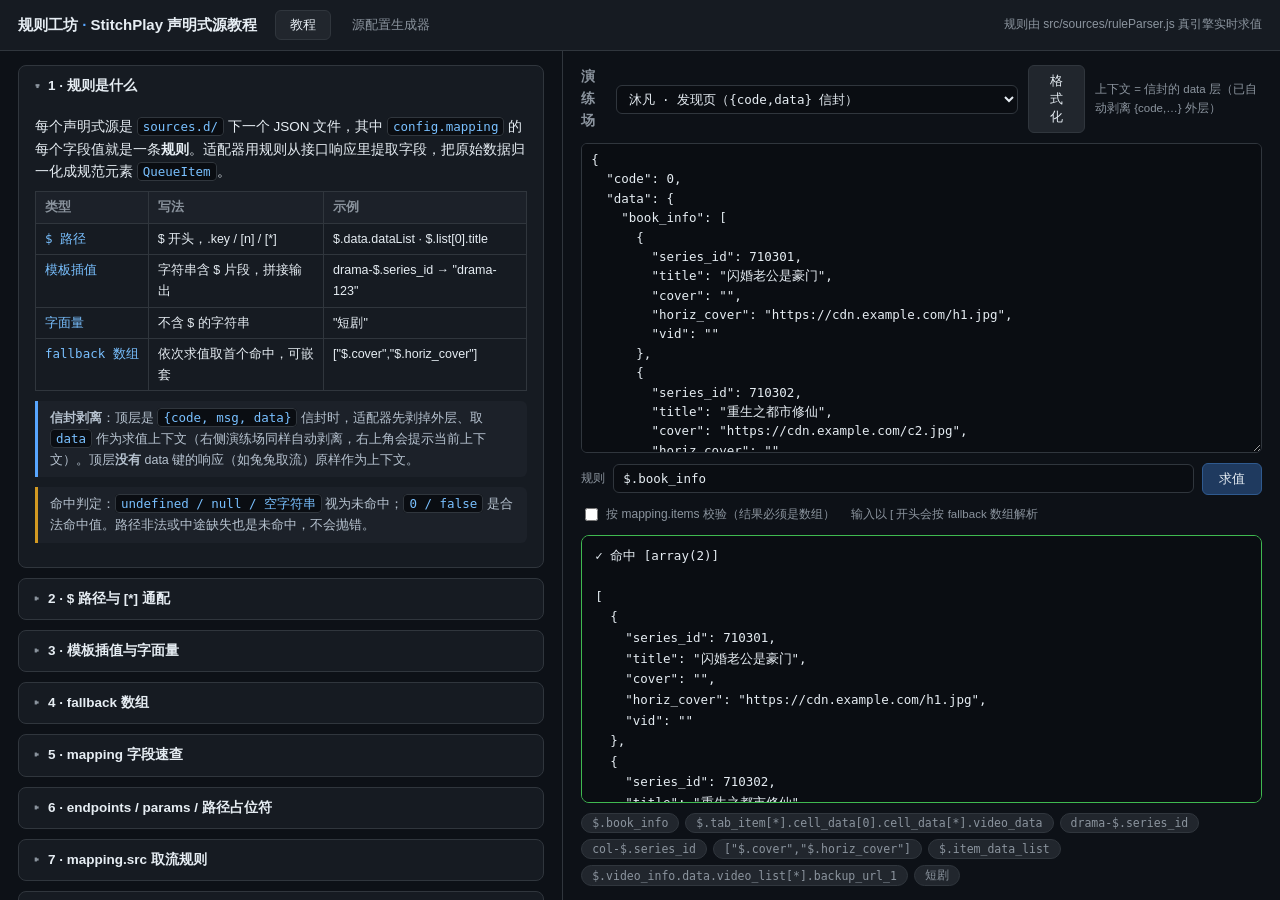
==== rules.html @ 35e5b499 "feat(rules): 规则工坊页面（声明式源教程 + 演练场 + 源配置生成器）+ 播放器「规则」入口 - rules.html/rules.css/src/rulesUi.js：教程 8 章、r" ====
<!DOCTYPE html>
<html lang="zh-CN">
<head>
<meta charset="UTF-8"/>
<meta name="viewport" content="width=device-width, initial-scale=1.0"/>
<title>规则工坊 · StitchPlay</title>
<link rel="stylesheet" href="./rules.css"/>
</head>
<body>
<header>
  <h1>规则工坊 <em>·</em> StitchPlay 声明式源教程</h1>
  <nav class="tabs">
    <button id="tabDoc" class="on">教程</button>
    <button id="tabGen">源配置生成器</button>
  </nav>
  <span class="tip">规则由 src/sources/ruleParser.js 真引擎实时求值</span>
</header>

<main>
  <aside id="leftPane">
    <div id="docContent"></div>
    <div id="genContent" hidden></div>
  </aside>

  <section id="playPane">
    <div class="play-head">
      <h2>演练场</h2>
      <select id="sampleSel" class="fi"></select>
      <button id="fmtBtn" class="btn">格式化</button>
      <span id="ctxNote" class="mini"></span>
    </div>
    <textarea id="jsonArea" class="fi" spellcheck="false" placeholder="粘贴接口响应 JSON（完整信封即可，求值时自动剥 {code,data} 外层）"></textarea>
    <div class="rule-row">
      <label>规则</label>
      <input id="ruleInput" class="fi" spellcheck="false" placeholder='如 "$.book_info"、"drama-$.series_id"、["$.cover","$.horiz_cover"]、"短剧"'/>
      <button id="runBtn" class="btn primary">求值</button>
    </div>
    <div class="opts">
      <label><input type="checkbox" id="listChk"/> 按 mapping.items 校验（结果必须是数组）</label>
      <span class="mini">输入以 [ 开头会按 fallback 数组解析</span>
    </div>
    <div id="resultBox" class="mini">输入规则后实时显示命中结果。</div>
    <div class="chips" id="chips"></div>
  </section>
</main>

<script type="module" src="./src/rulesUi.js"></script>
</body>
</html>
---- rules.css ----
:root {
    --bg: #0d1117; --panel: #161b22; --panel2: #1c2129; --border: #30363d;
    --text: #e6edf3; --muted: #8b949e; --accent: #58a6ff; --ok: #3fb950; --err: #f85149;
    --code-bg: #0a0d12; --chip: #21262d;
    --mono: ui-monospace, "JetBrains Mono", "Cascadia Code", Consolas, Menlo, monospace;
  }
  * { box-sizing: border-box; scrollbar-width: none; -ms-overflow-style: none; }
  *::-webkit-scrollbar { display: none; width: 0; height: 0; }
  html, body { margin: 0; height: 100%; overflow: hidden; }
  body {
    background: var(--bg); color: var(--text);
    font: 14px/1.65 -apple-system, "PingFang SC", "Microsoft YaHei", sans-serif;
    display: flex; flex-direction: column;
    height: 100dvh;
  }
  header {
    display: flex; align-items: center; gap: 18px; flex-wrap: wrap;
    padding: 10px 18px; border-bottom: 1px solid var(--border); background: var(--panel);
    flex: none;
  }
  header h1 { font-size: 15px; margin: 0; font-weight: 600; }
  header h1 em { color: var(--accent); font-style: normal; }
  .tabs { display: flex; gap: 6px; }
  .tabs button {
    background: transparent; color: var(--muted); border: 1px solid transparent;
    padding: 5px 14px; border-radius: 6px; cursor: pointer; font-size: 13px;
  }
  .tabs button.on { color: var(--text); background: var(--chip); border-color: var(--border); }
  header .tip { margin-left: auto; color: var(--muted); font-size: 12px; }

  main { flex: 1; display: flex; min-height: 0; }
  #leftPane {
    width: clamp(340px, 44%, 620px); overflow-y: auto; overscroll-behavior: contain;
    padding: 14px 18px 40px; border-right: 1px solid var(--border);
  }
  #playPane {
    flex: 1; display: flex; flex-direction: column; padding: 14px 18px; gap: 10px;
    min-width: 0; min-height: 0; overflow-y: auto; overscroll-behavior: contain;
  }

  /* —— 教程 —— */
  details.chapter { border: 1px solid var(--border); border-radius: 8px; margin-bottom: 10px; background: var(--panel); }
  details.chapter > summary {
    cursor: pointer; padding: 9px 14px; font-weight: 600; font-size: 13.5px; user-select: none;
    list-style: none; display: flex; align-items: center; gap: 8px;
  }
  details.chapter > summary::before { content: "▸"; color: var(--muted); transition: transform .15s; }
  details.chapter[open] > summary::before { transform: rotate(90deg); }
  .ch-body { padding: 2px 16px 14px; color: var(--text); font-size: 13.5px; }
  .ch-body p { margin: 8px 0; }
  .ch-body h4 { margin: 14px 0 4px; font-size: 13px; color: var(--accent); }
  code {
    font-family: var(--mono); font-size: 12.5px; background: var(--code-bg);
    border: 1px solid var(--border); border-radius: 4px; padding: 1px 5px; color: #79c0ff;
  }
  pre.code {
    font-family: var(--mono); font-size: 12px; line-height: 1.55;
    background: var(--code-bg); border: 1px solid var(--border); border-radius: 8px;
    padding: 12px 14px; overflow-x: auto; color: #c9d1d9; margin: 8px 0;
  }
  pre.code .k { color: #79c0ff; } pre.code .s { color: #a5d6ff; } pre.code .c { color: #6e7681; }
  table.rules { border-collapse: collapse; width: 100%; margin: 8px 0; font-size: 12.5px; }
  table.rules th, table.rules td { border: 1px solid var(--border); padding: 5px 9px; text-align: left; vertical-align: top; }
  table.rules th { background: var(--panel2); color: var(--muted); font-weight: 600; }
  table.rules td:first-child { font-family: var(--mono); color: #79c0ff; white-space: nowrap; }
  .try {
    display: inline-block; background: var(--chip); color: var(--accent); border: 1px solid var(--border);
    border-radius: 5px; padding: 1px 9px; font-size: 12px; cursor: pointer; margin-left: 6px;
    font-family: var(--mono);
  }
  .try:hover { border-color: var(--accent); }
  .note { border-left: 3px solid var(--accent); background: var(--panel2); padding: 7px 12px; border-radius: 0 6px 6px 0; margin: 10px 0; font-size: 12.5px; color: #b6c2cf; }
  .note.warn { border-color: #d29922; }
  .tag { color: var(--muted); font-size: 12px; }

  /* —— 生成器表单 —— */
  .form-grid { display: grid; grid-template-columns: repeat(auto-fit, minmax(230px, 1fr)); gap: 8px 12px; margin: 8px 0; }
  .form-grid label { display: flex; flex-direction: column; gap: 3px; font-size: 12px; color: var(--muted); }
  .form-grid .full { grid-column: 1 / -1; }
  .fi {
    background: var(--code-bg); border: 1px solid var(--border); border-radius: 6px;
    color: var(--text); padding: 6px 9px; font-size: 12.5px; font-family: var(--mono); width: 100%;
  }
  .fi:focus { outline: none; border-color: var(--accent); }
  textarea.fi { resize: vertical; min-height: 52px; line-height: 1.5; }
  .btn {
    background: var(--chip); color: var(--text); border: 1px solid var(--border);
    border-radius: 6px; padding: 6px 16px; cursor: pointer; font-size: 13px;
  }
  .btn:hover { border-color: var(--accent); color: var(--accent); }
  .btn.primary { background: #1f3a5f; border-color: #2f5a8f; }

  /* —— 演练场 —— */
  .play-head { display: flex; align-items: center; gap: 10px; flex: none; }
  .play-head h2 { font-size: 13.5px; margin: 0; color: var(--muted); font-weight: 600; }
  select.fi { padding: 5px 8px; }
  #jsonArea { flex: 1.2; min-height: 110px; font-size: 12.5px; line-height: 1.55; }
  .rule-row { display: flex; gap: 8px; align-items: center; flex: none; }
  .rule-row label { color: var(--muted); font-size: 12px; flex: none; }
  #ruleInput { flex: 1; }
  .opts { display: flex; gap: 16px; align-items: center; flex: none; color: var(--muted); font-size: 12px; }
  .opts label { display: flex; align-items: center; gap: 5px; cursor: pointer; }
  #resultBox {
    flex: 1; min-height: 90px; overflow: auto; font-family: var(--mono); font-size: 12.5px;
    background: var(--code-bg); border: 1px solid var(--border); border-radius: 8px; padding: 10px 13px;
    white-space: pre-wrap; word-break: break-all;
  }
  #resultBox.ok { border-color: var(--ok); }
  #resultBox.err { border-color: var(--err); }
  .mini { font-size: 11.5px; color: var(--muted); }
  .chips { display: flex; flex-wrap: wrap; gap: 6px; flex: none; }
  .chips button {
    background: var(--chip); color: var(--muted); border: 1px solid var(--border); border-radius: 12px;
    padding: 2px 10px; font-size: 11.5px; cursor: pointer; font-family: var(--mono);
  }
  .chips button:hover { color: var(--accent); border-color: var(--accent); }

  #genPreviewWrap { border: 1px solid var(--border); border-radius: 8px; overflow: hidden; margin-top: 10px; }
  #genPreviewWrap .ph { background: var(--panel2); padding: 5px 12px; font-size: 12px; color: var(--muted); display: flex; justify-content: space-between; align-items: center; gap: 8px; }
  #genPreview { margin: 0; border: none; border-radius: 0; max-height: 300px; }

  /* —— 响应式 —— */
  /* 中屏：上下堆叠，上（教程/生成器）下（演练场）各占一半 */
  @media (max-width: 960px) {
    main { flex-direction: column; }
    #leftPane {
      width: 100%; max-width: none; max-height: 52%;
      border-right: none; border-bottom: 1px solid var(--border); padding-bottom: 18px;
    }
    #playPane { flex: 1; padding: 10px 14px; }
    header .tip { display: none; }
  }
  /* 窄屏（手机）：进一步压缩留白与字号 */
  @media (max-width: 640px) {
    header { padding: 8px 12px; gap: 10px; }
    header h1 { font-size: 13.5px; }
    #leftPane { max-height: 46%; padding: 10px 12px 14px; }
    #playPane { padding: 10px 12px; gap: 8px; }
    #jsonArea { min-height: 90px; }
    #resultBox { min-height: 72px; font-size: 11.5px; }
    .rule-row { flex-wrap: wrap; }
    .rule-row input#ruleInput { width: 100%; flex: none; }
    .chips button { font-size: 11px; padding: 2px 8px; }
    pre.code { font-size: 11px; padding: 10px 11px; }
    table.rules { font-size: 11.5px; }
  }
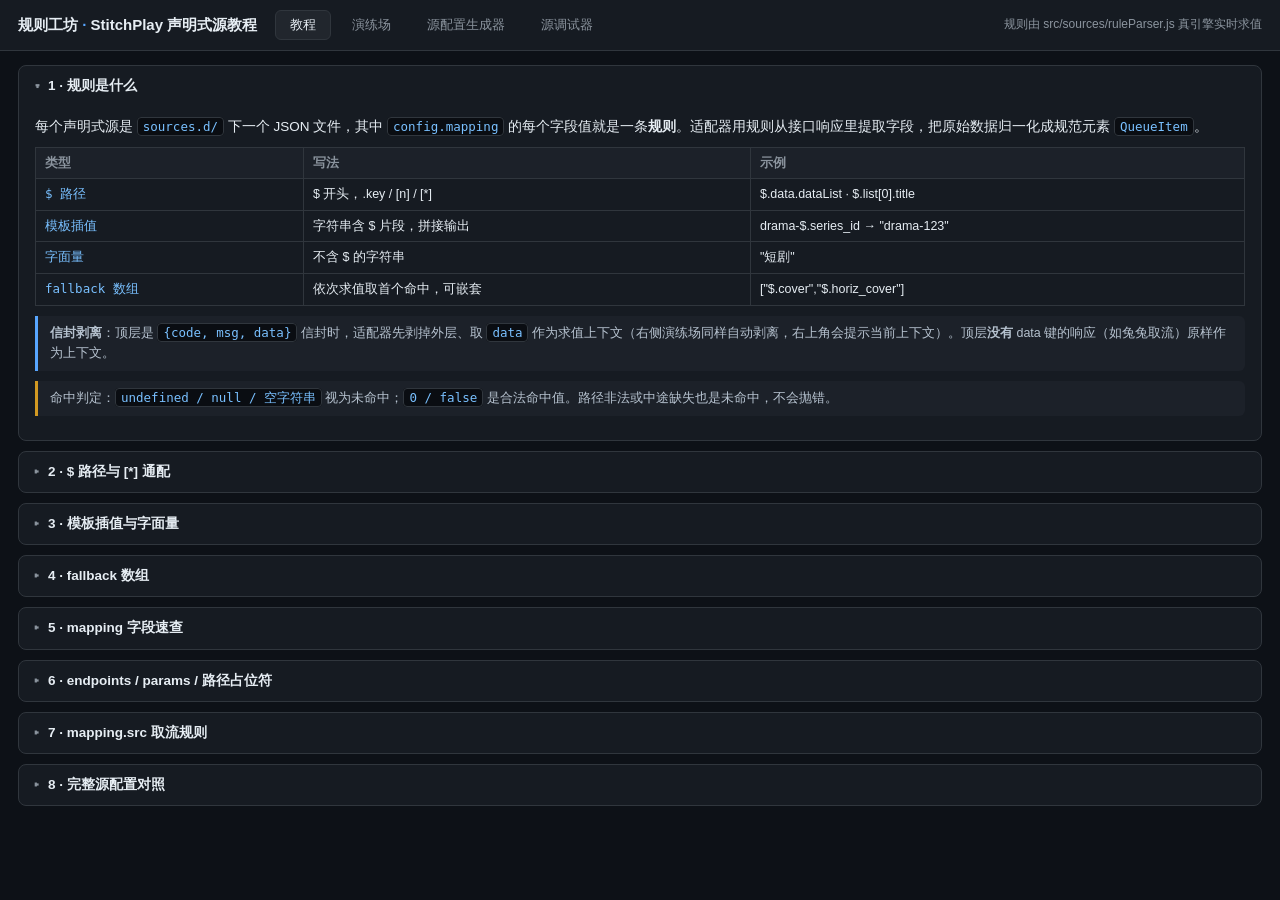
==== commit 13884f52: "feat(rules): 源调试器集成规则工坊 + 演练场并入 tabs - rules.html 四 tab（教程/演练场/生成器/源调试器），演练场从右栏移入 tabs，删除折叠机制 - rule" ====
--- a/rules.html
+++ b/rules.html
@@ -11,7 +11,9 @@
   <h1>规则工坊 <em>·</em> StitchPlay 声明式源教程</h1>
   <nav class="tabs">
     <button id="tabDoc" class="on">教程</button>
+    <button id="tabPlay">演练场</button>
     <button id="tabGen">源配置生成器</button>
+    <button id="tabDbg">源调试器</button>
   </nav>
   <span class="tip">规则由 src/sources/ruleParser.js 真引擎实时求值</span>
 </header>
@@ -19,29 +21,28 @@
 <main>
   <aside id="leftPane">
     <div id="docContent"></div>
+    <div id="playContent" hidden>
+      <div class="play-head">
+        <select id="sampleSel" class="fi"></select>
+        <button id="fmtBtn" class="btn">格式化</button>
+        <span id="ctxNote" class="mini"></span>
+      </div>
+      <textarea id="jsonArea" class="fi" spellcheck="false" placeholder="粘贴接口响应 JSON（完整信封即可，求值时自动剥 {code,data} 外层）"></textarea>
+      <div class="rule-row">
+        <label>规则</label>
+        <input id="ruleInput" class="fi" spellcheck="false" placeholder='如 "$.book_info"、"drama-$.series_id"、["$.cover","$.horiz_cover"]、"短剧"'/>
+        <button id="runBtn" class="btn primary">求值</button>
+      </div>
+      <div class="opts">
+        <label><input type="checkbox" id="listChk"/> 按 mapping.items 校验（结果必须是数组）</label>
+        <span class="mini">输入以 [ 开头会按 fallback 数组解析</span>
+      </div>
+      <div id="resultBox" class="mini">输入规则后实时显示命中结果。</div>
+      <div class="chips" id="chips"></div>
+    </div>
     <div id="genContent" hidden></div>
+    <div id="dbgContent" hidden></div>
   </aside>
-
-  <section id="playPane">
-    <div class="play-head">
-      <h2>演练场</h2>
-      <select id="sampleSel" class="fi"></select>
-      <button id="fmtBtn" class="btn">格式化</button>
-      <span id="ctxNote" class="mini"></span>
-    </div>
-    <textarea id="jsonArea" class="fi" spellcheck="false" placeholder="粘贴接口响应 JSON（完整信封即可，求值时自动剥 {code,data} 外层）"></textarea>
-    <div class="rule-row">
-      <label>规则</label>
-      <input id="ruleInput" class="fi" spellcheck="false" placeholder='如 "$.book_info"、"drama-$.series_id"、["$.cover","$.horiz_cover"]、"短剧"'/>
-      <button id="runBtn" class="btn primary">求值</button>
-    </div>
-    <div class="opts">
-      <label><input type="checkbox" id="listChk"/> 按 mapping.items 校验（结果必须是数组）</label>
-      <span class="mini">输入以 [ 开头会按 fallback 数组解析</span>
-    </div>
-    <div id="resultBox" class="mini">输入规则后实时显示命中结果。</div>
-    <div class="chips" id="chips"></div>
-  </section>
 </main>
 
 <script type="module" src="./src/rulesUi.js"></script>
--- a/rules.css
+++ b/rules.css
@@ -6,6 +6,7 @@
   }
   * { box-sizing: border-box; scrollbar-width: none; -ms-overflow-style: none; }
   *::-webkit-scrollbar { display: none; width: 0; height: 0; }
+  [hidden] { display: none !important; } /* id 选择器的 display 会压过 hidden 的 UA 样式，统一兜底 */
   html, body { margin: 0; height: 100%; overflow: hidden; }
   body {
     background: var(--bg); color: var(--text);
@@ -30,12 +31,8 @@
 
   main { flex: 1; display: flex; min-height: 0; }
   #leftPane {
-    width: clamp(340px, 44%, 620px); overflow-y: auto; overscroll-behavior: contain;
-    padding: 14px 18px 40px; border-right: 1px solid var(--border);
-  }
-  #playPane {
-    flex: 1; display: flex; flex-direction: column; padding: 14px 18px; gap: 10px;
-    min-width: 0; min-height: 0; overflow-y: auto; overscroll-behavior: contain;
+    flex: 1; min-width: 0; overflow-y: auto; overscroll-behavior: contain;
+    padding: 14px 18px 40px;
   }
 
   /* —— 教程 —— */
@@ -91,17 +88,18 @@
   .btn.primary { background: #1f3a5f; border-color: #2f5a8f; }
 
   /* —— 演练场 —— */
+  #playContent { display: flex; flex-direction: column; gap: 10px; }
   .play-head { display: flex; align-items: center; gap: 10px; flex: none; }
-  .play-head h2 { font-size: 13.5px; margin: 0; color: var(--muted); font-weight: 600; }
+  .play-head .btn { white-space: nowrap; }
   select.fi { padding: 5px 8px; }
-  #jsonArea { flex: 1.2; min-height: 110px; font-size: 12.5px; line-height: 1.55; }
+  #jsonArea { flex: none; height: 38vh; min-height: 160px; font-size: 12.5px; line-height: 1.55; }
   .rule-row { display: flex; gap: 8px; align-items: center; flex: none; }
   .rule-row label { color: var(--muted); font-size: 12px; flex: none; }
   #ruleInput { flex: 1; }
   .opts { display: flex; gap: 16px; align-items: center; flex: none; color: var(--muted); font-size: 12px; }
   .opts label { display: flex; align-items: center; gap: 5px; cursor: pointer; }
   #resultBox {
-    flex: 1; min-height: 90px; overflow: auto; font-family: var(--mono); font-size: 12.5px;
+    flex: none; height: 32vh; min-height: 140px; overflow: auto; font-family: var(--mono); font-size: 12.5px;
     background: var(--code-bg); border: 1px solid var(--border); border-radius: 8px; padding: 10px 13px;
     white-space: pre-wrap; word-break: break-all;
   }
@@ -119,25 +117,32 @@
   #genPreviewWrap .ph { background: var(--panel2); padding: 5px 12px; font-size: 12px; color: var(--muted); display: flex; justify-content: space-between; align-items: center; gap: 8px; }
   #genPreview { margin: 0; border: none; border-radius: 0; max-height: 300px; }
 
+  /* —— 源调试器 —— */
+  .dbg-table { border-collapse: collapse; width: 100%; margin: 6px 0; font-size: 12px; font-family: var(--mono); }
+  .dbg-table th, .dbg-table td {
+    border: 1px solid var(--border); padding: 3px 7px; text-align: left;
+    max-width: 220px; overflow: hidden; text-overflow: ellipsis; white-space: nowrap;
+  }
+  .dbg-table th { background: var(--panel2); color: var(--muted); font-weight: 500; }
+  .dbg-table td.miss { color: var(--err); }
+
   /* —— 响应式 —— */
-  /* 中屏：上下堆叠，上（教程/生成器）下（演练场）各占一半 */
   @media (max-width: 960px) {
-    main { flex-direction: column; }
-    #leftPane {
-      width: 100%; max-width: none; max-height: 52%;
-      border-right: none; border-bottom: 1px solid var(--border); padding-bottom: 18px;
-    }
-    #playPane { flex: 1; padding: 10px 14px; }
     header .tip { display: none; }
+    #jsonArea { height: 30vh; }
+    #resultBox { height: 26vh; }
+    /* 头部换行重排：样例下拉独占一行，避免文字挤压 */
+    .play-head { flex-wrap: wrap; row-gap: 6px; }
+    .play-head select.fi { order: 10; flex: 1 1 100%; min-width: 0; }
+    #ctxNote { display: none; }
   }
   /* 窄屏（手机）：进一步压缩留白与字号 */
   @media (max-width: 640px) {
     header { padding: 8px 12px; gap: 10px; }
     header h1 { font-size: 13.5px; }
-    #leftPane { max-height: 46%; padding: 10px 12px 14px; }
-    #playPane { padding: 10px 12px; gap: 8px; }
-    #jsonArea { min-height: 90px; }
-    #resultBox { min-height: 72px; font-size: 11.5px; }
+    #leftPane { padding: 10px 12px 14px; }
+    #jsonArea { height: 26vh; }
+    #resultBox { height: 22vh; font-size: 11.5px; }
     .rule-row { flex-wrap: wrap; }
     .rule-row input#ruleInput { width: 100%; flex: none; }
     .chips button { font-size: 11px; padding: 2px 8px; }
